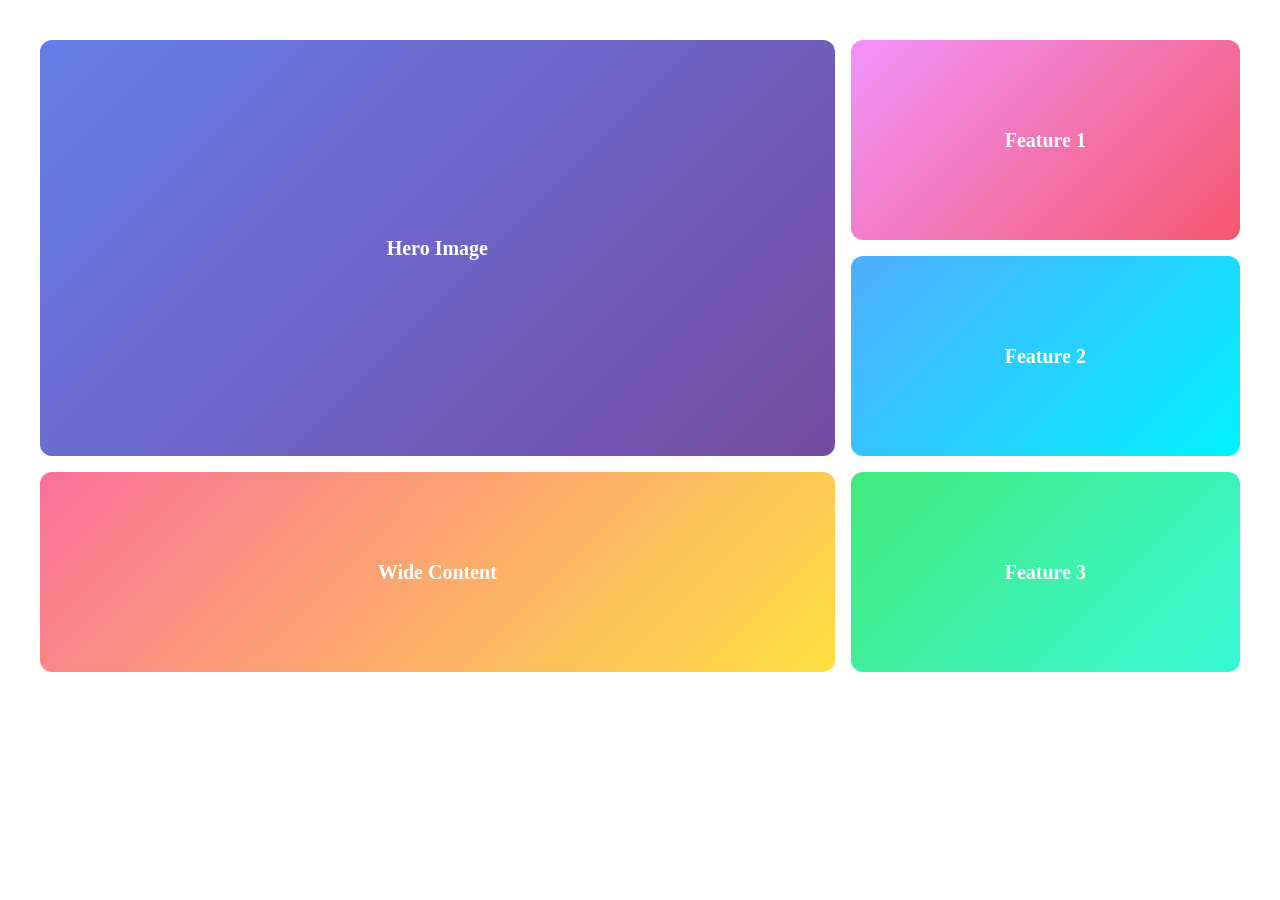
==== index.html @ 74bbccb0 "Add index.html and style.css with bento box layout implementation" ====
<!DOCTYPE html>
<html lang="en">
<head>
    <meta charset="UTF-8">
    <meta name="viewport" content="width=device-width, initial-scale=1.0">
    <title>Codecademy Advanced CSS Grid - Bento Box Layout</title>
    <link rel="stylesheet" href="style.css">
</head>
<body>
    <div class="bento-container">
        <div class="item item-1">Hero Image</div>
        <div class="item item-2">Feature 1</div>
        <div class="item item-3">Feature 2</div>
        <div class="item item-4">Feature 3</div>
        <div class="item item-5">Wide Content</div>
    </div>
</body>
</html>
---- style.css ----
/* Bento Box Layout - CSS Grid Template Areas Example */

.bento-container {
    display: grid;
    grid-template-columns: repeat(3, 1fr);
    grid-template-rows: repeat(3, 200px);
    gap: 1rem;
    padding: 2rem;
    max-width: 1200px;
    margin: 0 auto;

    grid-template-areas:
        "hero hero feature1"
        "hero hero feature2"
        "wide wide feature3";
}

.item {
    border-radius: 12px;
    display: flex;
    align-items: center;
    justify-content: center;
    font-size: 1.25rem;
    font-weight: bold;
    color: white;
}

/* Assign areas */
.item-1 {
    grid-area: hero;
    background: linear-gradient(135deg, #667eea 0%, #764ba2 100%);
}

.item-2 {
    grid-area: feature1;
    background: linear-gradient(135deg, #f093fb 0%, #f5576c 100%);
}

.item-3 {
    grid-area: feature2;
    background: linear-gradient(135deg, #4facfe 0%, #00f2fe 100%);
}

.item-4 {
    grid-area: feature3;
    background: linear-gradient(135deg, #43e97b 0%, #38f9d7 100%);
}

.item-5 {
    grid-area: wide;
    background: linear-gradient(135deg, #fa709a 0%, #fee140 100%);
}

/* Responsive design for mobile */
@media (max-width: 768px) {
    .bento-container {
        grid-template-columns: 1fr;
        grid-template-rows: auto;

        grid-template-areas:
            "hero"
            "feature1"
            "feature2"
            "feature3"
            "wide";
    }
}
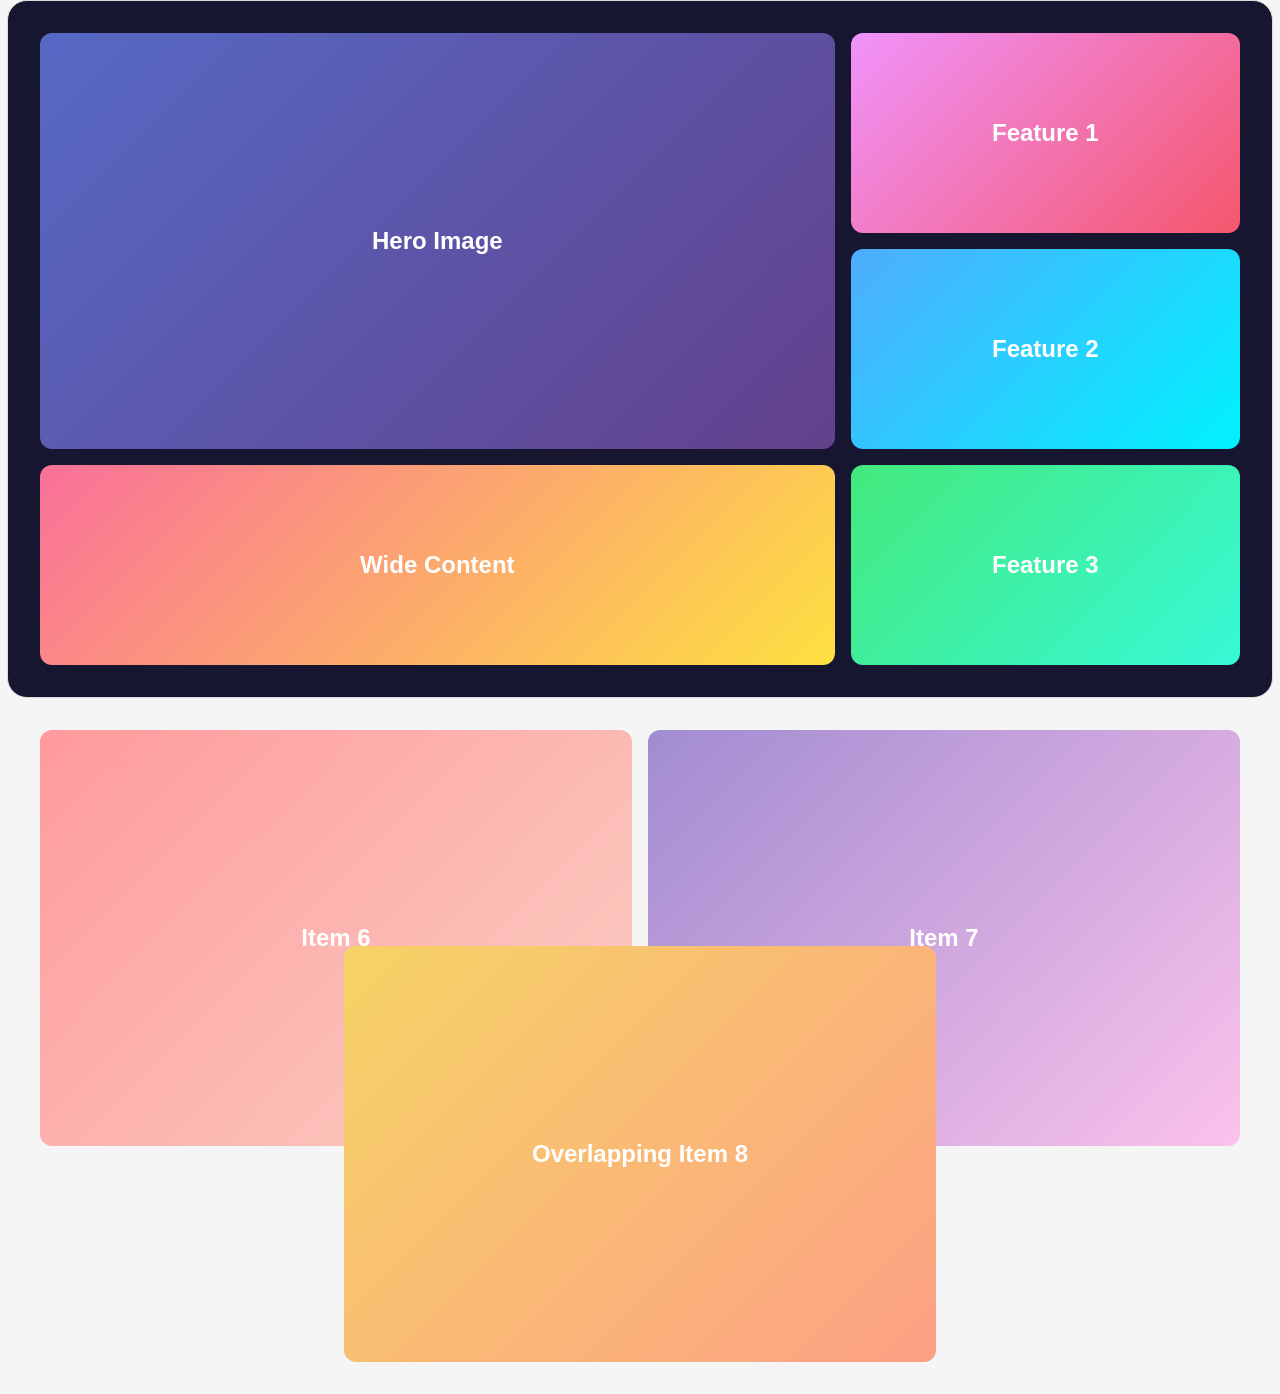
==== commit 8a3f068a: "Added overlapping grid test" ====
--- a/index.html
+++ b/index.html
@@ -14,5 +14,11 @@
         <div class="item item-4">Feature 3</div>
         <div class="item item-5">Wide Content</div>
     </div>
+
+    <div class="overlapping-container">
+        <div class="item item-6">Item 6</div>
+        <div class="item item-7">Item 7</div>
+        <div class="item item-8">Overlapping Item 8</div>
+    </div>
 </body>
 </html>
--- a/style.css
+++ b/style.css
@@ -1,7 +1,17 @@
 /* Bento Box Layout - CSS Grid Template Areas Example */
+
+body {
+    font-family: -apple-system, BlinkMacSystemFont, 'Segoe UI', Roboto, Oxygen, Ubuntu, Cantarell, sans-serif;
+    margin: 0;
+    padding: 0;
+    background-color: #f5f5f5;
+}
 
 .bento-container {
     display: grid;
+    border: solid 1px #ddd;
+    border-radius: 20px;
+    background-color: rgb(22, 22, 49);
     grid-template-columns: repeat(3, 1fr);
     grid-template-rows: repeat(3, 200px);
     gap: 1rem;
@@ -20,7 +30,7 @@
     display: flex;
     align-items: center;
     justify-content: center;
-    font-size: 1.25rem;
+    font-size: 1.5rem;
     font-weight: bold;
     color: white;
 }
@@ -29,6 +39,7 @@
 .item-1 {
     grid-area: hero;
     background: linear-gradient(135deg, #667eea 0%, #764ba2 100%);
+background: linear-gradient(135deg, rgba(102, 126, 234, 0.8) 0%, rgba(118, 75, 162, 0.8) 100%);
 }
 
 .item-2 {
@@ -64,4 +75,33 @@
             "feature3"
             "wide";
     }
+}
+
+.overlapping-container {
+    display: grid;
+    grid-template-columns: repeat(4, 1fr);
+    grid-template-rows: repeat(3, 200px);
+    gap: 1rem;
+    max-width: 1200px;
+    margin: 2rem auto;
+
+}
+
+.item-6 {
+    background: linear-gradient(135deg, #ff9a9e 0%, #fad0c4 100%);
+    grid-area: 1 / 1 / 3 / 3; /* Spans 2 rows and 2 columns */
+    z-index: 2;
+    
+}
+
+.item-7 {
+    background: linear-gradient(135deg, #a18cd1 0%, #fbc2eb 100%);
+    grid-area: 1 / 3 / 3 / 5; /* Spans all rows and last column */
+    z-index: 1;
+}
+
+.item-8 {
+    background: linear-gradient(135deg, #f6d365 0%, #fda085 100%);
+    grid-area: 2 / 2 / 4 / 4; /* overlaps with Item 7 - Spans last two rows and middle two columns */
+    z-index: 3;
 }
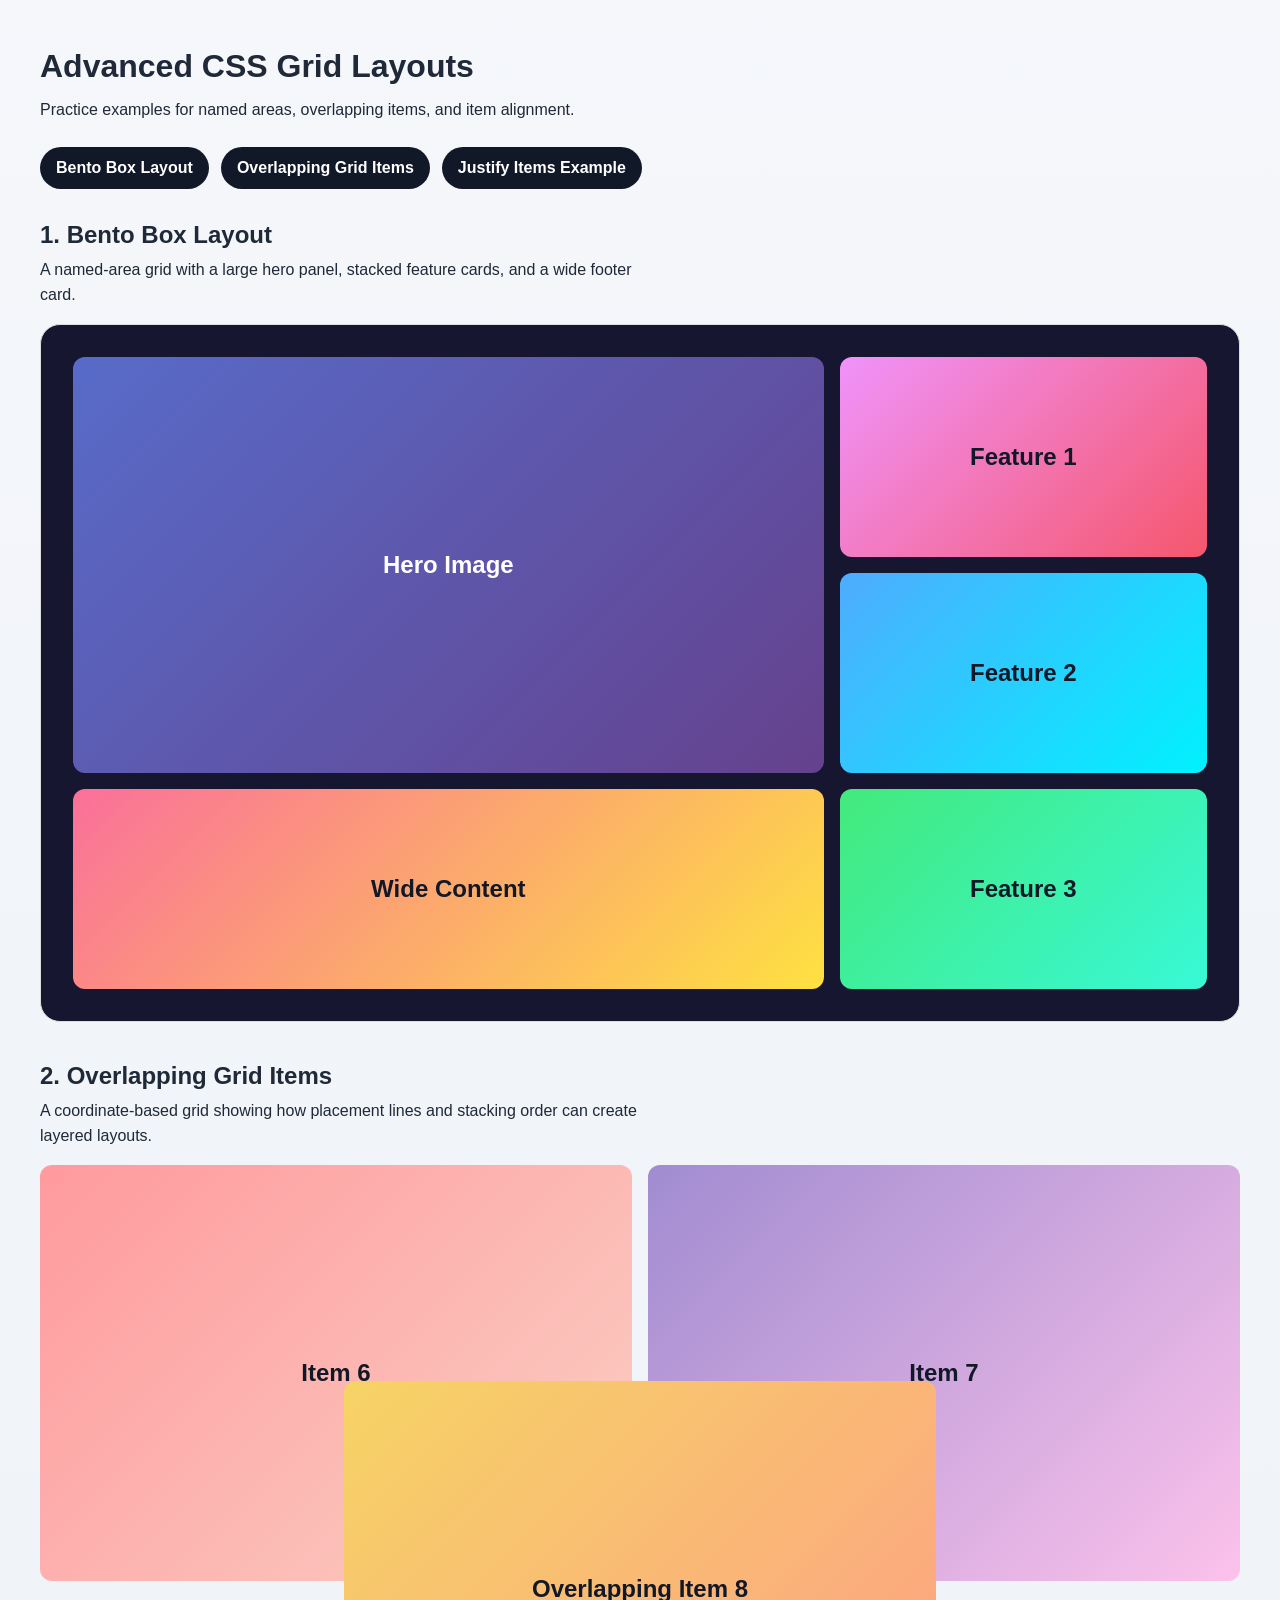
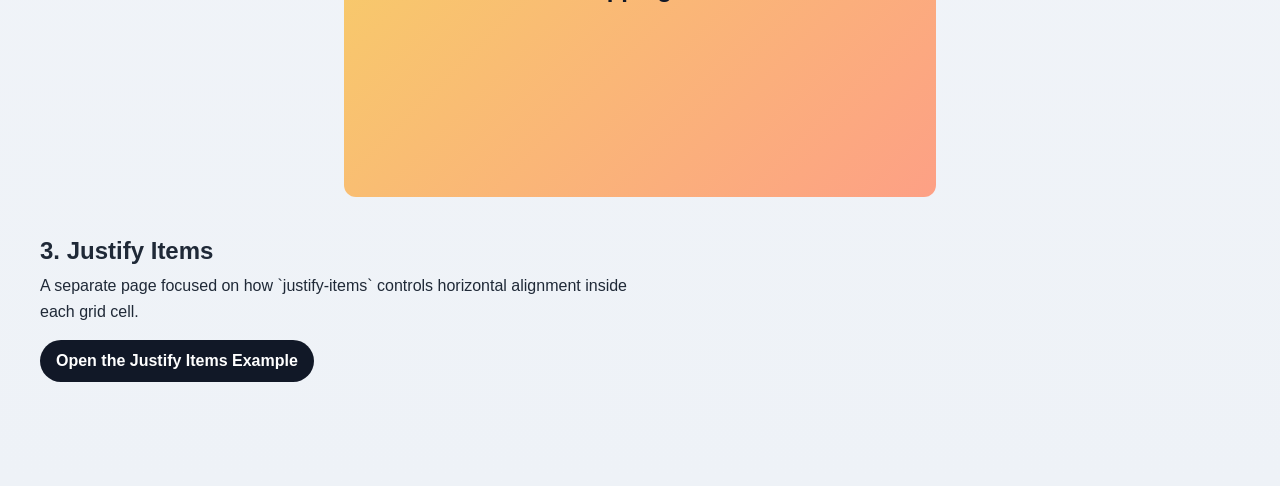
==== commit 6da8e390: "Polish CSS Grid demo pages and docs" ====
--- a/index.html
+++ b/index.html
@@ -7,18 +7,50 @@
     <link rel="stylesheet" href="style.css">
 </head>
 <body>
-    <div class="bento-container">
-        <div class="item item-1">Hero Image</div>
-        <div class="item item-2">Feature 1</div>
-        <div class="item item-3">Feature 2</div>
-        <div class="item item-4">Feature 3</div>
-        <div class="item item-5">Wide Content</div>
-    </div>
+    <header class="page-header">
+        <h1>Advanced CSS Grid Layouts</h1>
+        <p>Practice examples for named areas, overlapping items, and item alignment.</p>
+        <nav class="page-nav" aria-label="Example navigation">
+            <a href="#bento-layout">Bento Box Layout</a>
+            <a href="#overlapping-layout">Overlapping Grid Items</a>
+            <a href="justified.html">Justify Items Example</a>
+        </nav>
+    </header>
 
-    <div class="overlapping-container">
-        <div class="item item-6">Item 6</div>
-        <div class="item item-7">Item 7</div>
-        <div class="item item-8">Overlapping Item 8</div>
-    </div>
+    <main class="page-content">
+        <section class="demo-section" id="bento-layout" aria-labelledby="bento-title">
+            <div class="section-heading">
+                <h2 id="bento-title">1. Bento Box Layout</h2>
+                <p>A named-area grid with a large hero panel, stacked feature cards, and a wide footer card.</p>
+            </div>
+            <div class="bento-container">
+                <div class="item item-1">Hero Image</div>
+                <div class="item item-2">Feature 1</div>
+                <div class="item item-3">Feature 2</div>
+                <div class="item item-4">Feature 3</div>
+                <div class="item item-5">Wide Content</div>
+            </div>
+        </section>
+
+        <section class="demo-section" id="overlapping-layout" aria-labelledby="overlap-title">
+            <div class="section-heading">
+                <h2 id="overlap-title">2. Overlapping Grid Items</h2>
+                <p>A coordinate-based grid showing how placement lines and stacking order can create layered layouts.</p>
+            </div>
+            <div class="overlapping-container">
+                <div class="item item-6">Item 6</div>
+                <div class="item item-7">Item 7</div>
+                <div class="item item-8">Overlapping Item 8</div>
+            </div>
+        </section>
+
+        <section class="demo-section demo-link" aria-labelledby="justify-title">
+            <div class="section-heading">
+                <h2 id="justify-title">3. Justify Items</h2>
+                <p>A separate page focused on how `justify-items` controls horizontal alignment inside each grid cell.</p>
+            </div>
+            <a class="demo-button" href="justified.html">Open the Justify Items Example</a>
+        </section>
+    </main>
 </body>
-</html>+</html>
--- a/style.css
+++ b/style.css
@@ -4,7 +4,70 @@
     font-family: -apple-system, BlinkMacSystemFont, 'Segoe UI', Roboto, Oxygen, Ubuntu, Cantarell, sans-serif;
     margin: 0;
     padding: 0;
-    background-color: #f5f5f5;
+    background: linear-gradient(180deg, #f5f7fb 0%, #eef2f7 100%);
+    color: #1f2937;
+}
+
+.page-header,
+.page-content {
+    width: min(1200px, calc(100% - 2rem));
+    margin: 0 auto;
+}
+
+.page-header {
+    padding: 3rem 0 2rem;
+}
+
+.page-header h1 {
+    margin: 0 0 0.75rem;
+}
+
+.page-header p {
+    margin: 0;
+    max-width: 70ch;
+    line-height: 1.6;
+}
+
+.page-nav {
+    display: flex;
+    flex-wrap: wrap;
+    gap: 0.75rem;
+    margin-top: 1.5rem;
+}
+
+.page-nav a,
+.demo-button {
+    display: inline-flex;
+    align-items: center;
+    justify-content: center;
+    padding: 0.75rem 1rem;
+    border-radius: 999px;
+    background-color: #111827;
+    color: #ffffff;
+    text-decoration: none;
+    font-weight: 600;
+}
+
+.page-content {
+    padding-bottom: 3rem;
+}
+
+.demo-section {
+    margin-bottom: 2.5rem;
+}
+
+.section-heading {
+    margin-bottom: 1rem;
+}
+
+.section-heading h2 {
+    margin: 0 0 0.5rem;
+}
+
+.section-heading p {
+    margin: 0;
+    max-width: 70ch;
+    line-height: 1.6;
 }
 
 .bento-container {
@@ -32,14 +95,17 @@
     justify-content: center;
     font-size: 1.5rem;
     font-weight: bold;
-    color: white;
+    color: #111827;
+    min-height: 96px;
+    text-align: center;
+    padding: 1rem;
 }
 
 /* Assign areas */
 .item-1 {
     grid-area: hero;
-    background: linear-gradient(135deg, #667eea 0%, #764ba2 100%);
-background: linear-gradient(135deg, rgba(102, 126, 234, 0.8) 0%, rgba(118, 75, 162, 0.8) 100%);
+    background: linear-gradient(135deg, rgba(102, 126, 234, 0.82) 0%, rgba(118, 75, 162, 0.82) 100%);
+    color: #ffffff;
 }
 
 .item-2 {
@@ -83,8 +149,7 @@
     grid-template-rows: repeat(3, 200px);
     gap: 1rem;
     max-width: 1200px;
-    margin: 2rem auto;
-
+    margin: 0 auto;
 }
 
 .item-6 {
@@ -104,4 +169,55 @@
     background: linear-gradient(135deg, #f6d365 0%, #fda085 100%);
     grid-area: 2 / 2 / 4 / 4; /* overlaps with Item 7 - Spans last two rows and middle two columns */
     z-index: 3;
-}+}
+
+/* Justify Items Example */
+.justified-container {
+    display: grid;
+    grid-template-columns: repeat(3, 1fr);
+    border: solid 1px #ddd;
+    border-radius: 12px;
+    gap: 1rem;
+    padding: 1.5rem;
+    background-color: #ffffff;
+    max-width: 1200px;
+    margin: 0 auto;
+    justify-items: start; /* Align each item to the start of its grid cell. */
+    justify-content: center; /* Center the entire grid within the container */
+}
+
+.item-9, .item-10, .item-11 {
+    width: 50px;
+    background: linear-gradient(135deg, #dbeafe 0%, #bfdbfe 100%);
+}
+
+.demo-link {
+    padding-bottom: 1rem;
+}
+
+@media (max-width: 768px) {
+    .page-header {
+        padding-top: 2rem;
+    }
+
+    .page-nav {
+        flex-direction: column;
+    }
+
+    .page-nav a,
+    .demo-button {
+        width: 100%;
+    }
+
+    .overlapping-container,
+    .justified-container {
+        grid-template-columns: 1fr;
+        grid-template-rows: auto;
+    }
+
+    .item-6,
+    .item-7,
+    .item-8 {
+        grid-area: auto;
+    }
+}
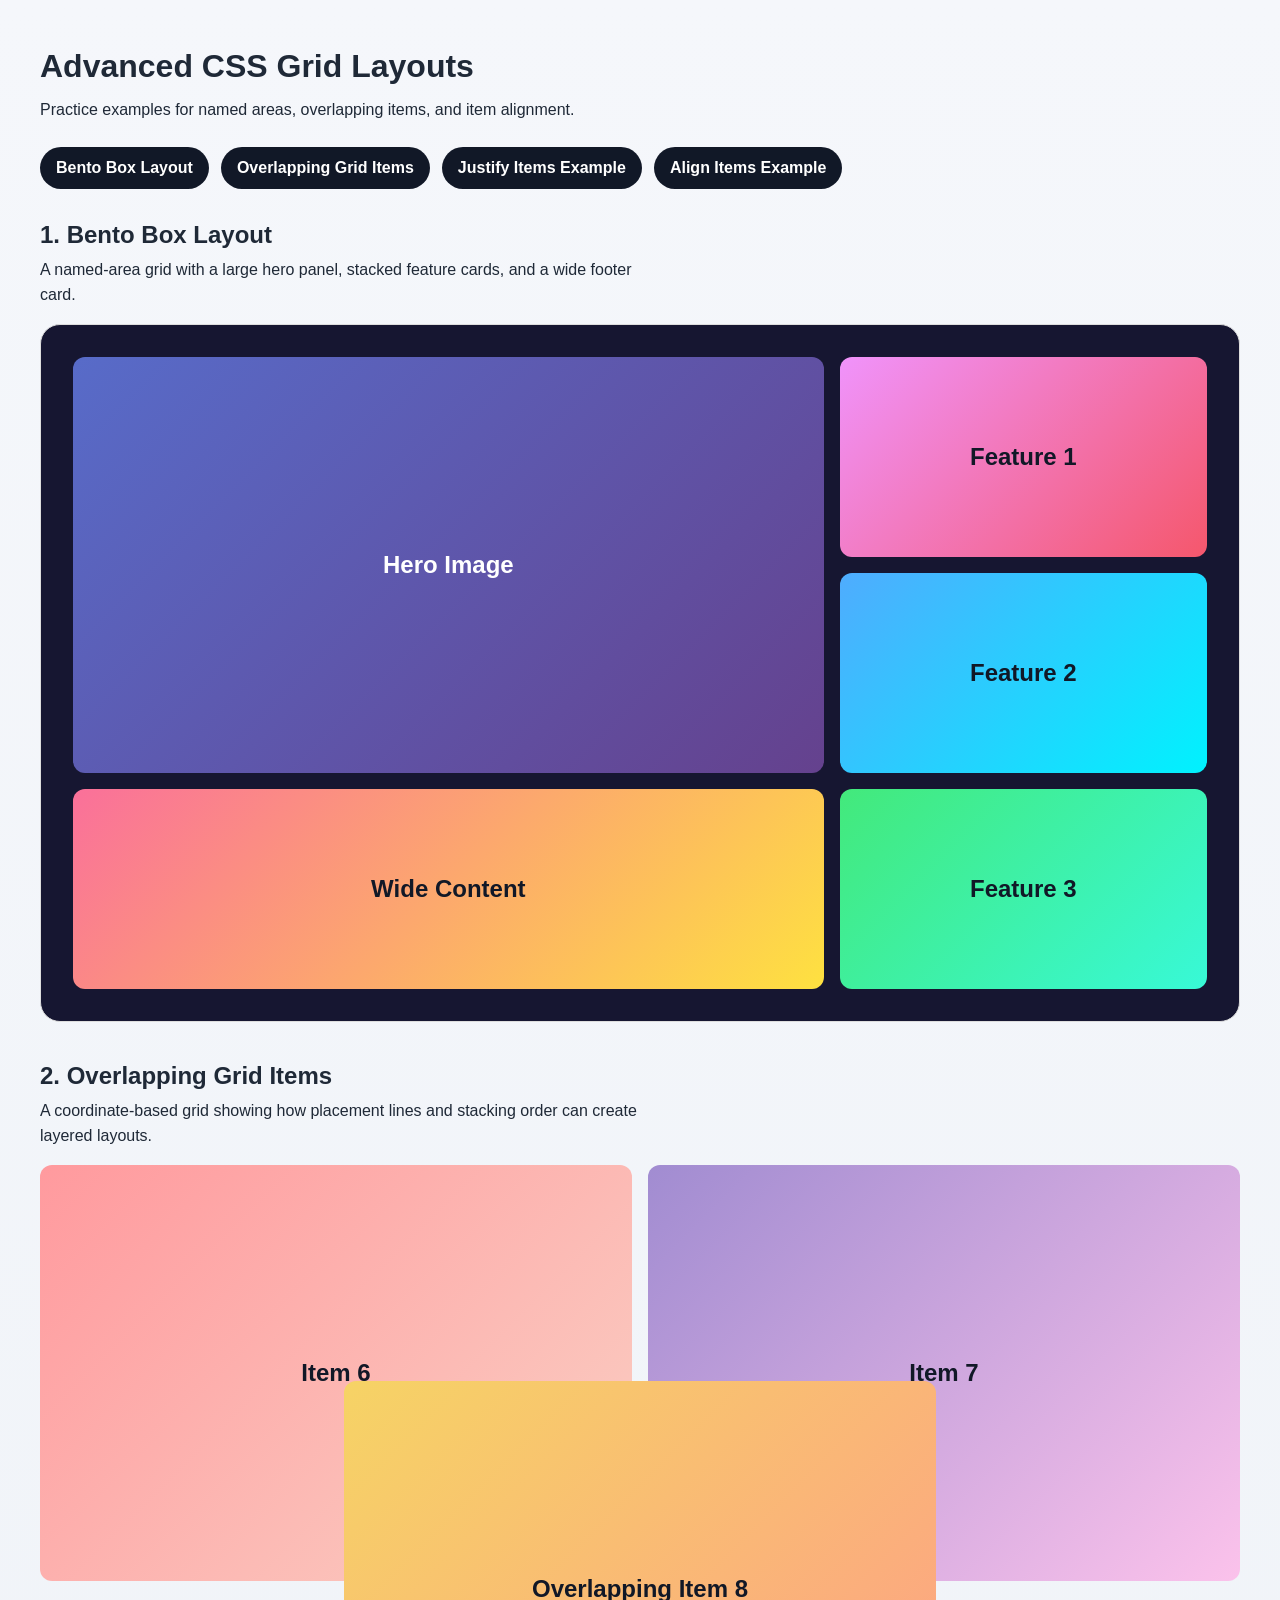
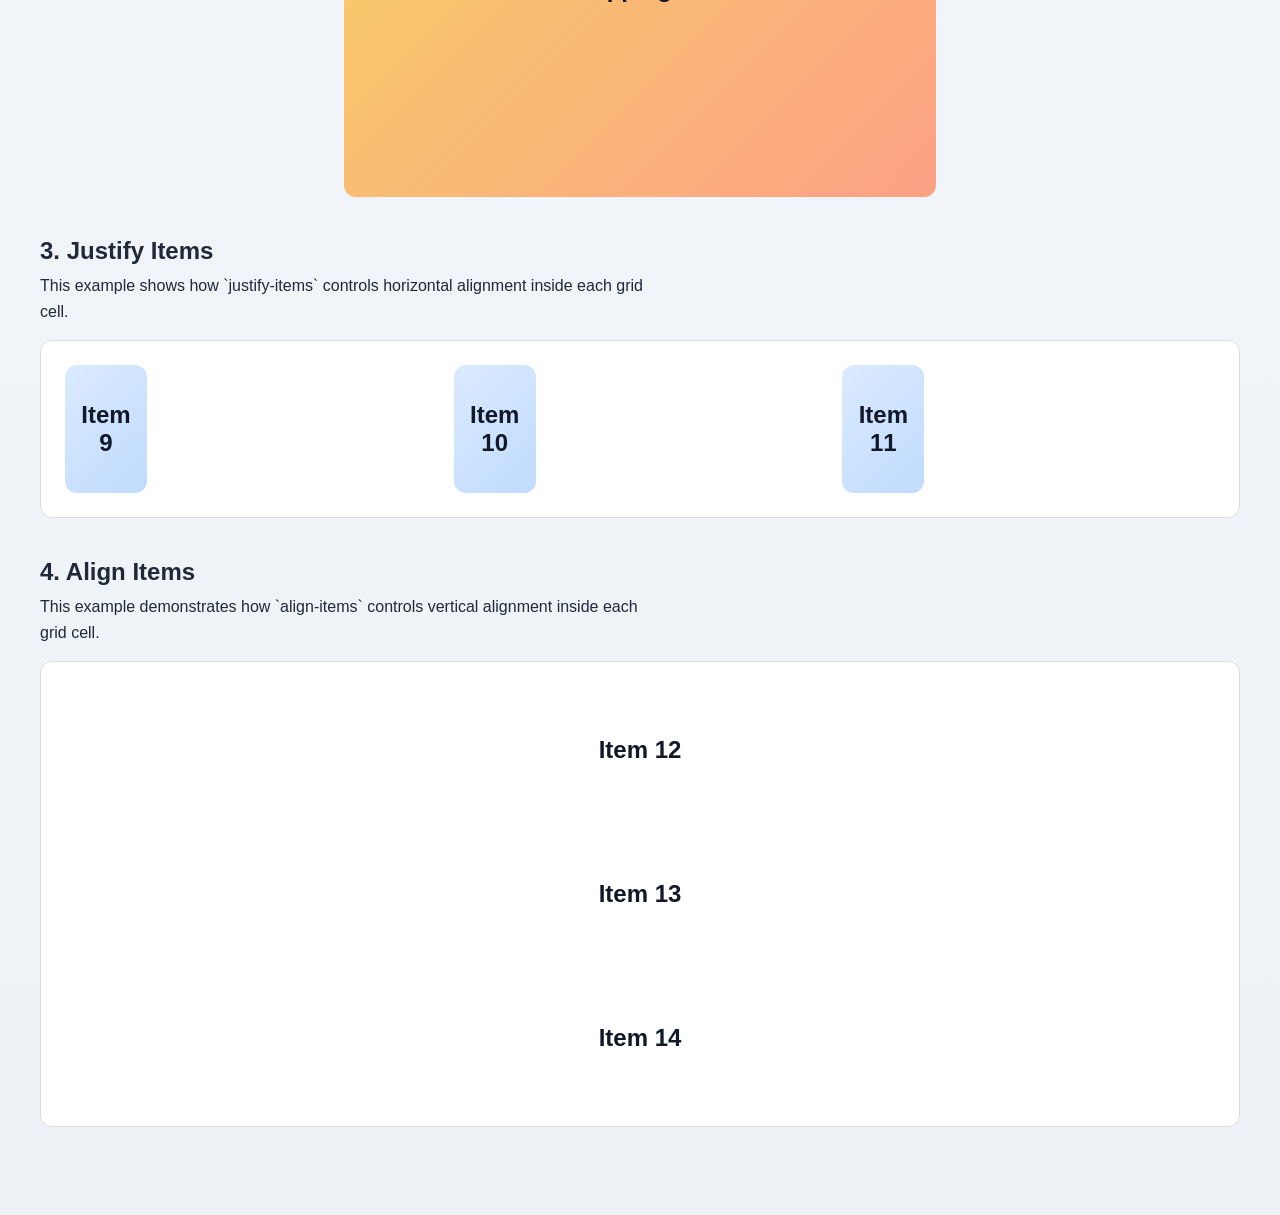
==== commit ce7abb3e: "Merge justify items demo into main page" ====
--- a/index.html
+++ b/index.html
@@ -13,7 +13,8 @@
         <nav class="page-nav" aria-label="Example navigation">
             <a href="#bento-layout">Bento Box Layout</a>
             <a href="#overlapping-layout">Overlapping Grid Items</a>
-            <a href="justified.html">Justify Items Example</a>
+            <a href="#justify-items">Justify Items Example</a>
+            <a href="#align-items">Align Items Example</a>
         </nav>
     </header>
 
@@ -44,12 +45,28 @@
             </div>
         </section>
 
-        <section class="demo-section demo-link" aria-labelledby="justify-title">
+        <section class="demo-section" id="justify-items" aria-labelledby="justify-title">
             <div class="section-heading">
                 <h2 id="justify-title">3. Justify Items</h2>
-                <p>A separate page focused on how `justify-items` controls horizontal alignment inside each grid cell.</p>
+                <p>This example shows how `justify-items` controls horizontal alignment inside each grid cell.</p>
             </div>
-            <a class="demo-button" href="justified.html">Open the Justify Items Example</a>
+            <div class="justified-container">
+                <div class="item item-9">Item 9</div>
+                <div class="item item-10">Item 10</div>
+                <div class="item item-11">Item 11</div>
+            </div>
+        </section>
+
+        <section class="demo-section" id="align-items" aria-labelledby="align-title">
+            <div class="section-heading">
+                <h2 id="align-title">4. Align Items</h2>
+                <p>This example demonstrates how `align-items` controls vertical alignment inside each grid cell.</p>
+            </div>
+            <div class="aligned-container">
+                <div class="item item-12">Item 12</div>
+                <div class="item item-13">Item 13</div>
+                <div class="item item-14">Item 14</div>
+            </div>
         </section>
     </main>
 </body>
--- a/style.css
+++ b/style.css
@@ -35,8 +35,7 @@
     margin-top: 1.5rem;
 }
 
-.page-nav a,
-.demo-button {
+.page-nav a {
     display: inline-flex;
     align-items: center;
     justify-content: center;
@@ -191,10 +190,6 @@
     background: linear-gradient(135deg, #dbeafe 0%, #bfdbfe 100%);
 }
 
-.demo-link {
-    padding-bottom: 1rem;
-}
-
 @media (max-width: 768px) {
     .page-header {
         padding-top: 2rem;
@@ -204,8 +199,7 @@
         flex-direction: column;
     }
 
-    .page-nav a,
-    .demo-button {
+    .page-nav a {
         width: 100%;
     }
 
@@ -221,3 +215,18 @@
         grid-area: auto;
     }
 }
+
+/* Align Items Example */
+.aligned-container {
+    display: grid;
+    grid-template-rows: repeat(3, 1fr);
+    border: solid 1px #ddd;
+    border-radius: 12px;
+    gap: 1rem;
+    padding: 1.5rem;
+    background-color: #ffffff;
+    max-width: 1200px;
+    margin: 0 auto;
+    align-items: space-evenly; /* Align each item to the end of its grid cell. */
+    align-content: end; /* Center the entire grid within the container */
+}
